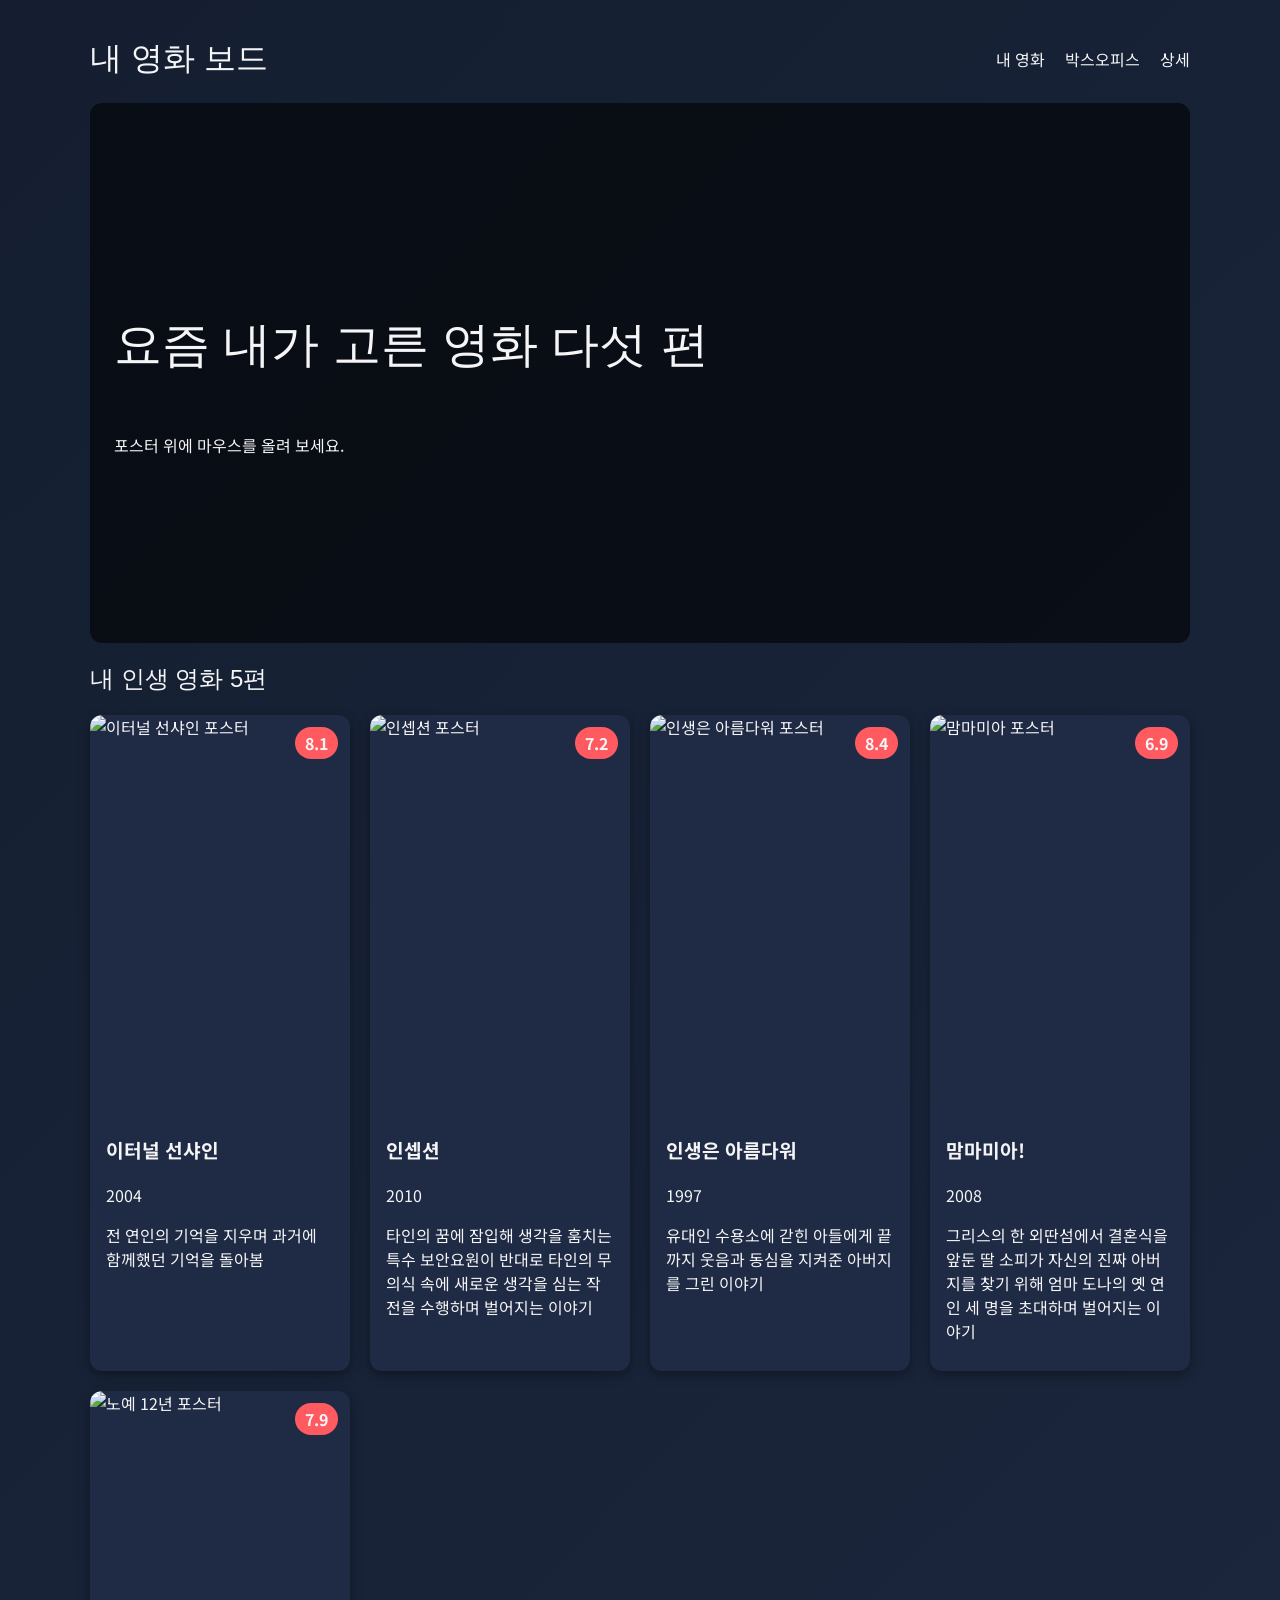
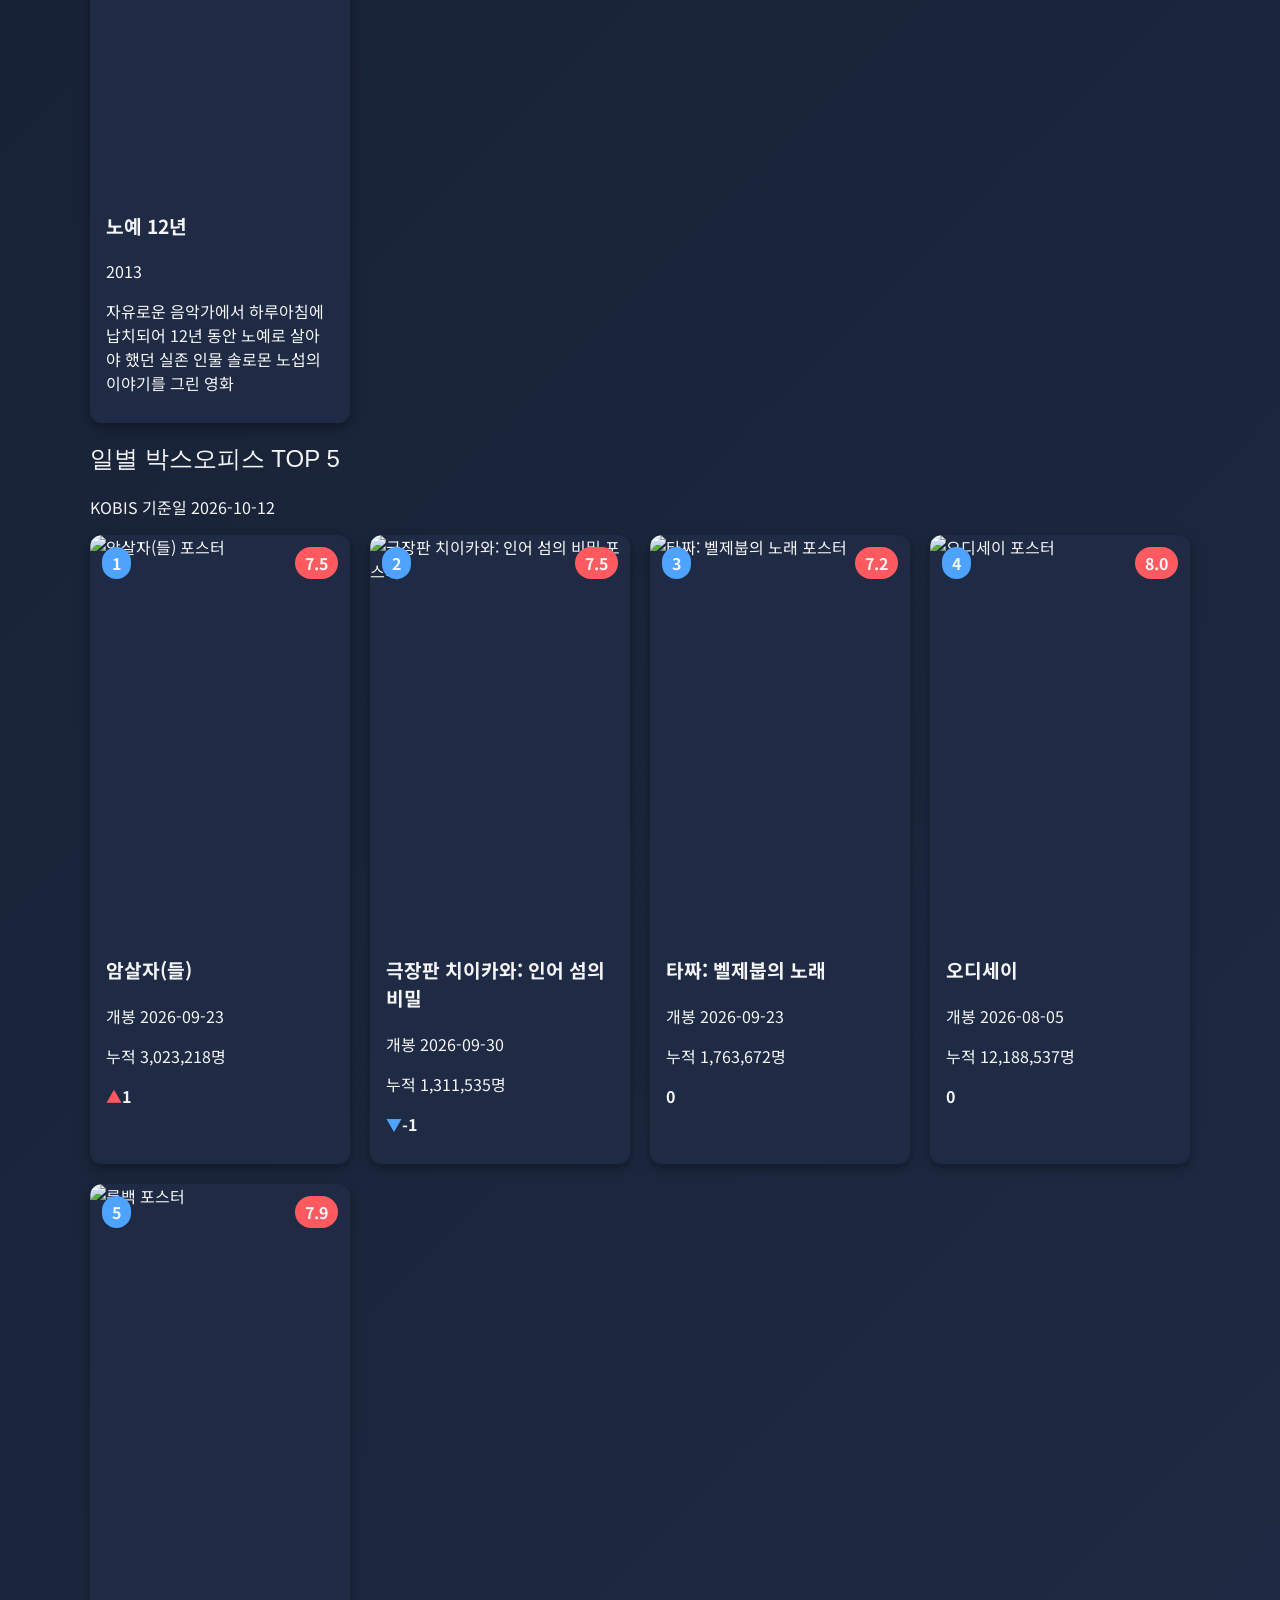
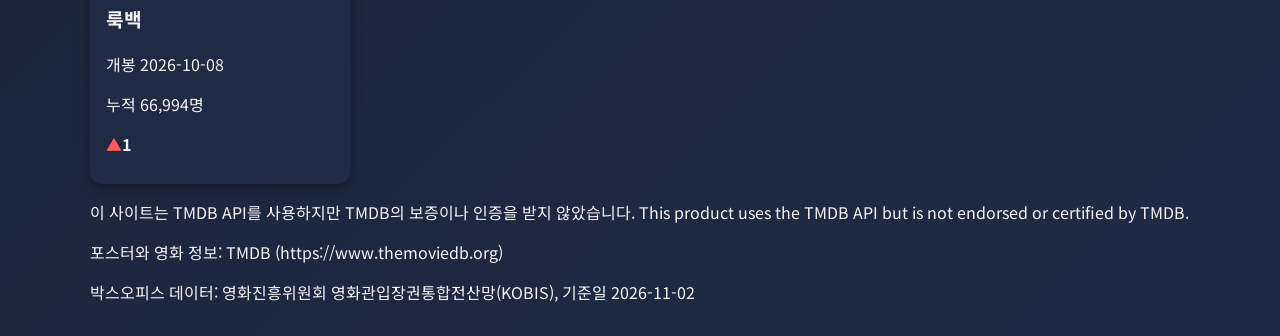
==== index.html @ b7d908f7 "hw1 제출" ====
<!DOCTYPE html>
<html lang="ko">

<head>
    <meta charset="UTF-8">
    <meta name="viewport" content="width=device-width, initial-scale=1.0">
    <title>내 영화 보드</title>

    <style>
        @import url('https://fonts.googleapis.com/css2?family=Noto+Sans+KR:wght@100..900&display=swap');
    </style>

    <link rel="stylesheet" href="style.css">
</head>

<body>
    <header class="top">
        <h1>내 영화 보드</h1>
        <nav>
            <ul>
                <li><a href="#mine">내 영화</a></li>
                <li><a href="#boxoffice">박스오피스</a></li>
                <li><a href="detail.html">상세</a></li>
            </ul>
        </nav>
    </header>

    <section class="hero">
        <h2>요즘 내가 고른 영화 다섯 편</h2>
        <p>포스터 위에 마우스를 올려 보세요.</p>
    </section>

    <main>
        <!-- 내가 고른 영화 5편 -->
        <section id="mine">
            <h2>내 인생 영화 5편</h2>

            <div class="board">

                <article class="card">
                    <img class="poster" src="https://image.tmdb.org/t/p/w342//jULvvUymAqM18gIDHbMRfKHbCSB.jpg" alt="이터널 선샤인 포스터">
                    <span class="badge">8.1</span>
                    <div class="info">
                        <h3>이터널 선샤인</h3>
                        <p class="year">2004</p>
                        <p class="overview">전 연인의 기억을 지우며 과거에 함께했던 기억을 돌아봄</p>
                    </div>
                </article>

                <article class="card">
                    <img class="poster" src="https://image.tmdb.org/t/p/w342//atSxEGstxXRoSKDQFBgqQ5lpGSt.jpg" alt="인셉션 포스터">
                    <span class="badge">7.2</span>
                    <div class="info">
                        <h3>인셉션</h3>
                        <p class="year">2010</p>
                        <p class="overview">타인의 꿈에 잠입해 생각을 훔치는 특수 보안요원이 반대로 타인의 무의식 속에 새로운 생각을 심는 작전을 수행하며 벌어지는 이야기</p>
                    </div>
                </article>

                <article class="card">
                    <img class="poster" src="https://image.tmdb.org/t/p/w342//iyQ8pmCpmnPrGtaHMfmSvQLv8Fy.jpg" alt="인생은 아름다워 포스터">
                    <span class="badge">8.4</span>
                    <div class="info">
                        <h3>인생은 아름다워</h3>
                        <p class="year">1997</p>
                        <p class="overview">유대인 수용소에 갇힌 아들에게 끝까지 웃음과 동심을 지켜준 아버지를 그린 이야기</p>
                    </div>
                </article>

                <article class="card">
                    <img class="poster" src="https://image.tmdb.org/t/p/w342//9fnWov6Mb7LJKA2dJLV9h1mcSnF.jpg" alt="맘마미아 포스터">
                    <span class="badge">6.9</span>
                    <div class="info">
                        <h3>맘마미아!</h3>
                        <p class="year">2008</p>
                        <p class="overview">그리스의 한 외딴섬에서 결혼식을 앞둔 딸 소피가 자신의 진짜 아버지를 찾기 위해 엄마 도나의 옛 연인 세 명을 초대하며 벌어지는 이야기</p>
                    </div>
                </article>

                <article class="card">
                    <img class="poster" src="https://image.tmdb.org/t/p/w342//netHzIutioPMJt6VePen3nXBBCR.jpg" alt="노예 12년 포스터">
                    <span class="badge">7.9</span>
                    <div class="info">
                        <h3>노예 12년</h3>
                        <p class="year">2013</p>
                        <p class="overview">자유로운 음악가에서 하루아침에 납치되어 12년 동안 노예로 살아야 했던 실존 인물 솔로몬 노섭의 이야기를 그린 영화</p>
                    </div>
                </article>

            </div>
        </section>

        <!-- 일별 박스오피스 TOP 5 -->
        <section id="boxoffice">
            <h2>일별 박스오피스 TOP 5</h2>

            <p class="basis">KOBIS 기준일 2026-10-12</p>

            <div class="board">

                <!-- 1위 -->
                <article class="card">
                    <img class="poster" src="https://image.tmdb.org/t/p/w342//c55ijsOdntj6P25vDwHLdgsBpmV.jpg" alt="암살자(들) 포스터">
                    <span class="rank">1</span>
                    <span class="badge">7.5</span>
                    <div class="info">
                        <h3>암살자(들)</h3>
                        <p class="year">개봉 2026-09-23</p>
                        <p class="audience">누적 3,023,218명</p>
                        <p class="change up">1</p>
                    </div>
                </article>

                <!-- 2위 -->
                <article class="card">
                    <img class="poster" src="https://image.tmdb.org/t/p/w342///5TMyytCI5Pfc9c1eNsljiCdiB05.jpg.jpg" alt="극장판 치이카와: 인어 섬의 비밀 포스터">
                    <span class="rank">2</span>
                    <span class="badge">7.5</span>
                    <div class="info">
                        <h3>극장판 치이카와: 인어 섬의 비밀</h3>
                        <p class="year">개봉 2026-09-30</p>
                        <p class="audience">누적 1,311,535명</p>
                        <p class="change down">-1</p>
                    </div>
                </article>

                <!-- 3위 -->
                <article class="card">
                    <img class="poster" src="https://image.tmdb.org/t/p/w342//ueigb5zra1tj6FTK9yhh2P33P9B.jpg" alt="타짜: 벨제붑의 노래 포스터">
                    <span class="rank">3</span>
                    <span class="badge">7.2</span>
                    <div class="info">
                        <h3>타짜: 벨제붑의 노래</h3>
                        <p class="year">개봉 2026-09-23</p>
                        <p class="audience">누적 1,763,672명</p>
                        <p class="change">0</p>
                    </div>
                </article>

                <!-- 4위 -->
                <article class="card">
                    <img class="poster" src="https://image.tmdb.org/t/p/w342//8ze9OcVuFiy94s6FFPvsn4oC2e1.jpg" alt="오디세이 포스터">
                    <span class="rank">4</span>
                    <span class="badge">8.0</span>
                    <div class="info">
                        <h3>오디세이</h3>
                        <p class="year">개봉 2026-08-05</p>
                        <p class="audience">누적 12,188,537명</p>
                        <p class="change">0</p>
                    </div>
                </article>

                <!-- 5위 -->
                <article class="card">
                    <img class="poster" src="https://image.tmdb.org/t/p/w342//mAfcD0lspaNlZDRrzT0fdWS5C01.jpg" alt="룩백 포스터">
                    <span class="rank">5</span>
                    <span class="badge">7.9</span>
                    <div class="info">
                        <h3>룩백</h3>
                        <p class="year">개봉 2026-10-08</p>
                        <p class="audience">누적 66,994명</p>
                        <p class="change up">1</p>
                    </div>
                </article>

            </div>
        </section>
    </main>

    <footer>
        <p>이 사이트는 TMDB API를 사용하지만 TMDB의 보증이나 인증을 받지 않았습니다.
            This product uses the TMDB API but is not endorsed or certified by TMDB.</p>

        <p>포스터와 영화 정보: TMDB (https://www.themoviedb.org)</p>

        <p>박스오피스 데이터: 영화진흥위원회 영화관입장권통합전산망(KOBIS), 기준일 2026-11-02</p>
    </footer>

</body>
</html>
---- style.css ----
:root {
    --bg: #141e30;
    --surface: #1f2b44;
    --text: #f5f5f7;
    --accent: #4da3ff;
    --warn: #ff5a5f;
    --font-title: "Black Han Sans", sans-serif;
    --font-body: "Noto Sans KR", sans-serif;
    --gap: 20px;

    --shadow: rgba(0, 0, 0, 0.36);
    --overlay: rgba(0, 0, 0, 0.6);
}

body {
    background: linear-gradient(135deg, var(--bg), var(--surface));
    min-height: 100vh;
    box-sizing: border-box;
    margin: 0;
    padding: 16px;
    color: var(--text);
    font-family: var(--font-body);
}

h1,
footer {
    color: var(--text);
}

h1,
h2 {
    font-family: var(--font-title);
    font-weight: normal;
}

.top,
main,
footer,
.hero {
    max-width: 1100px;
    margin-left: auto;
    margin-right: auto;
}

.card {
    border-radius: 12px;
    overflow: hidden;
    box-shadow: 0 4px 12px var(--shadow);
    background: var(--surface);
    position: relative;
    transition: transform 0.3s, box-shadow 0.3s;
    color: var(--text);
}

.card:hover {
    transform: translateY(-8px);
    box-shadow: 0 12px 32px var(--shadow);
}

.info {
    padding: 12px 16px;
}

.info h3 {
    font-size: 1.2rem;
}

.poster {
    width: 100%;
    display: block;
    aspect-ratio: 2 / 3;
    object-fit: cover;
}

.badge {
    position: absolute;
    top: 12px;
    right: 12px;
    background: var(--warn);
    color: var(--text);
    padding: 4px 10px;
    border-radius: 999px;
    font-weight: bold;
}

.rank {
    position: absolute;
    top: 12px;
    left: 12px;
    background: var(--accent);
    color: var(--text);
    padding: 4px 10px;
    border-radius: 999px;
    font-weight: bold;
}

.change {
    font-weight: bold;
}

.change.up::before {
    content: "▲";
    color: var(--warn);
}

.change.down::before {
    content: "▼";
    color: var(--accent);
}

.change.new::before {
    content: "NEW";
    color: var(--warn);
}

.card.no-poster .poster-fallback {
    aspect-ratio: 2 / 3;
    display: flex;
    align-items: center;
    justify-content: center;
    font-size: 5rem;
    font-family: var(--font-title);
    background: linear-gradient(135deg, var(--accent), var(--surface));
}

.top {
    display: flex;
    justify-content: space-between;
    align-items: center;
}

nav ul {
    display: flex;
    gap: 8px;
    list-style: none;
    margin: 0;
    padding: 0;
    flex-direction: column;
}

nav a {
    color: var(--text);
    text-decoration: none;
}

nav a:hover {
    color: var(--accent);
}

.board {
    display: grid;
    grid-template-columns: 1fr;
    gap: var(--gap);
}

.hero {
    background-image:
        linear-gradient(var(--overlay), var(--overlay)),
        url("https://image.tmdb.org/t/p/w1280//jK65srQczOKTpW62wPxwwKztGgE.jpg");
    background-size: cover;
    background-position: center;
    min-height: 40vh;
    padding: 24px;
    box-sizing: border-box;
    color: var(--text);
    border-radius: 12px;
    display: flex;
    flex-direction: column;
    justify-content: center;
}

.hero h2 {
    font-size: 2rem;
}

.basis {
    color: var(--text);
}

/* 상세 페이지 배경 */
.detail-page {
    background-image:
        linear-gradient(
            rgba(0, 0, 0, 0.75),
            rgba(0, 0, 0, 0.75)
        ),
        url("https://image.tmdb.org/t/p/w1280/rVOll8XOde5BuIF4tGO1q0pfngQ.jpg");

    background-size: cover;
    min-height: 100vh;
}

.detail {
    display: grid;
    grid-template-columns: 1fr;
    gap: var(--gap);
}

.detail img {
    width: 100%;
    border-radius: 12px;
}

.detail dl {
    margin: 0;
    background: var(--surface);
    padding: 20px;
    border-radius: 12px;
}

.detail dt {
    font-weight: bold;
    color: var(--accent);
    margin-top: 16px;
}

.detail dd {
    margin: 8px 0 16px;
    line-height: 1.8;
}

main > p a {
    color: var(--text);
    text-decoration: none;
}

main > p a:hover {
    color: var(--accent);
}

@media (min-width: 600px) {
    nav ul {
        flex-direction: row;
        gap: 20px;
    }

    .board {
        grid-template-columns: repeat(2, 1fr);
    }
}

@media (min-width: 1024px) {
    .board {
        grid-template-columns: repeat(4, 1fr);
    }

    .hero {
        min-height: 60vh;
    }

    .hero h2 {
        font-size: 3rem;
    }
}
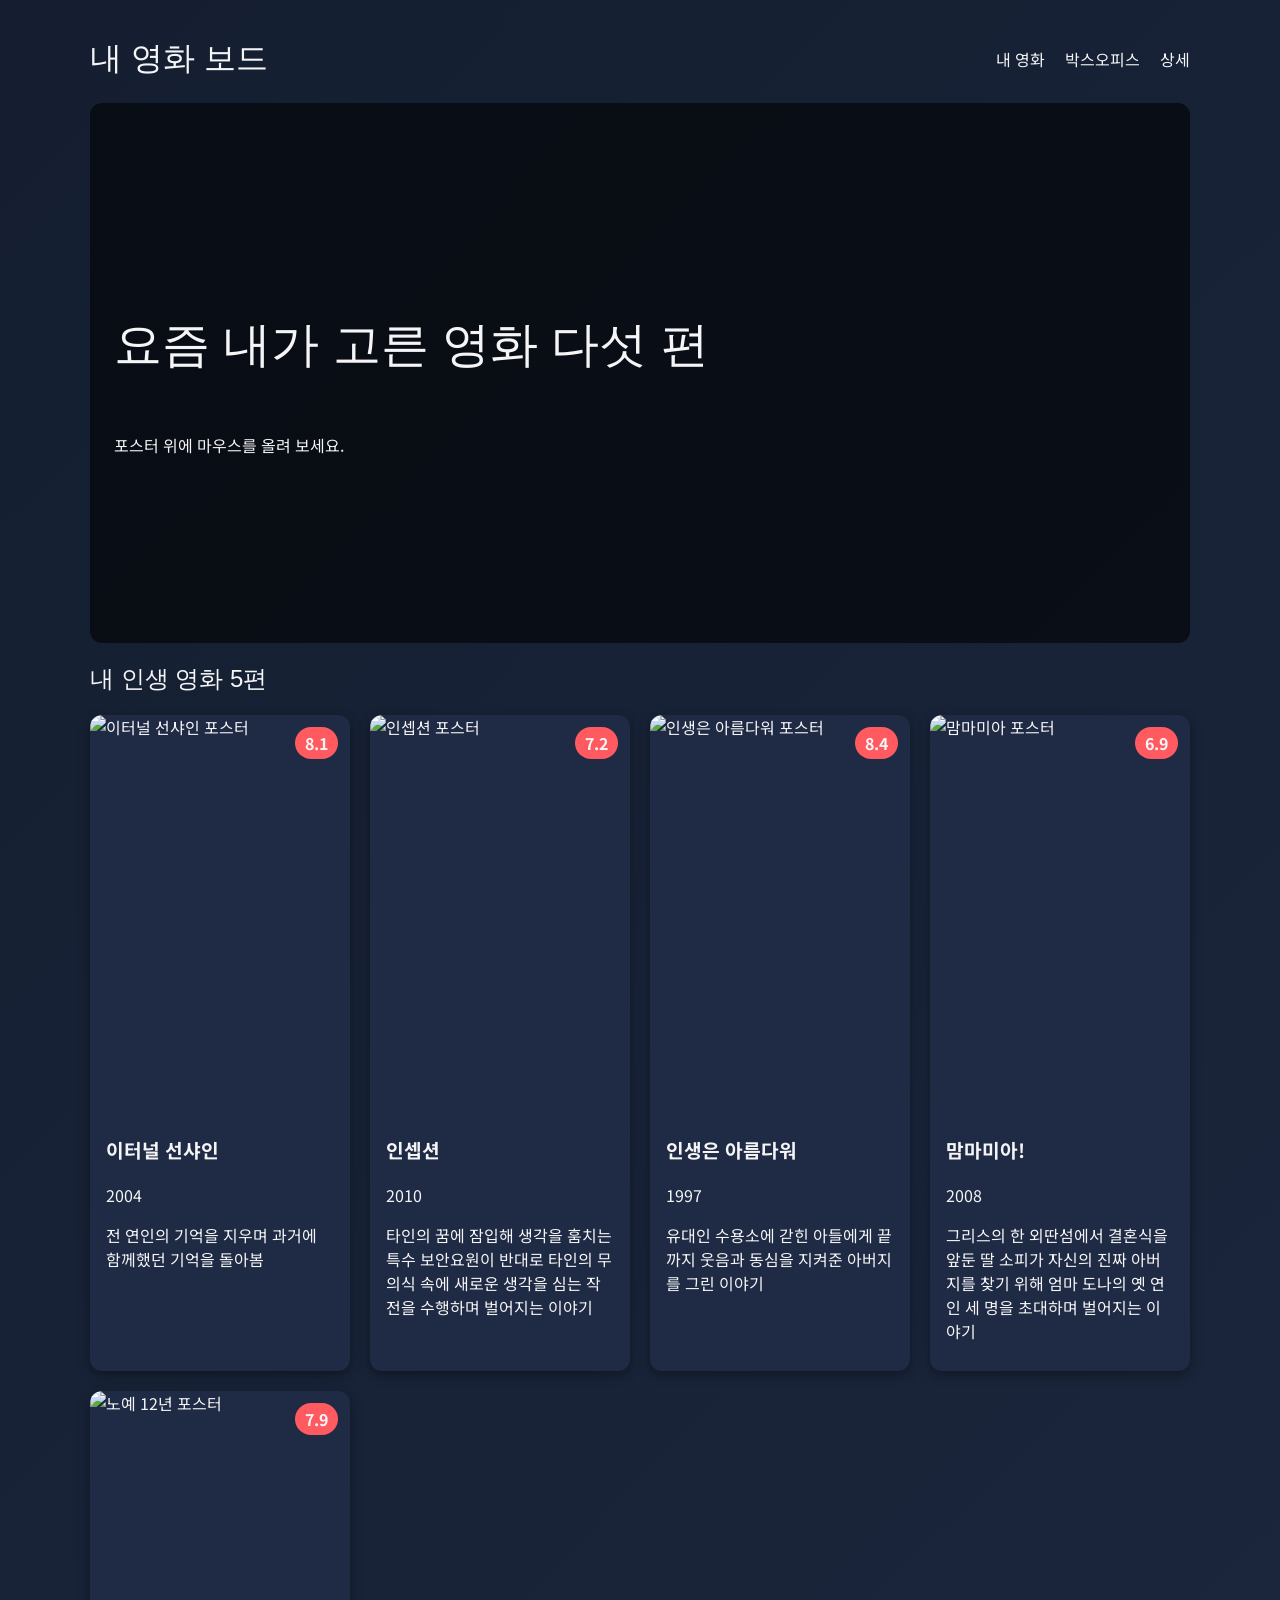
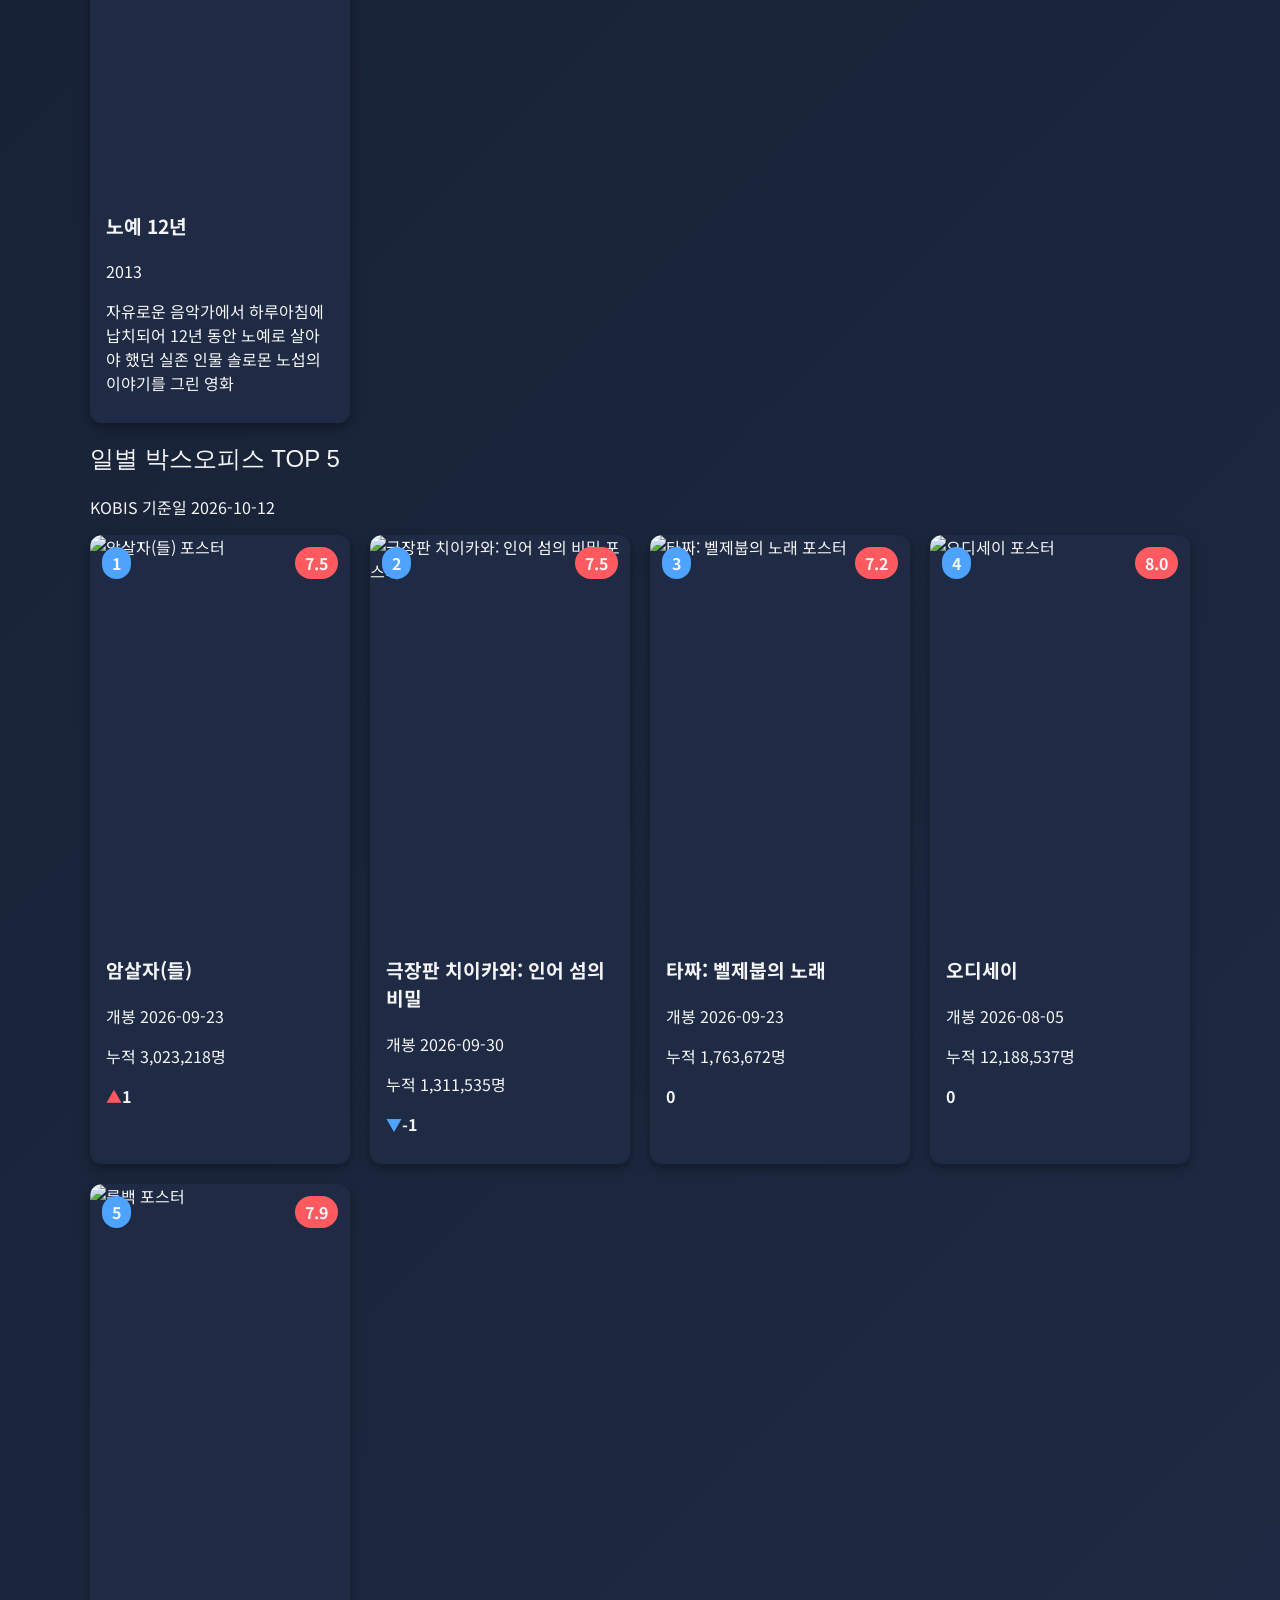
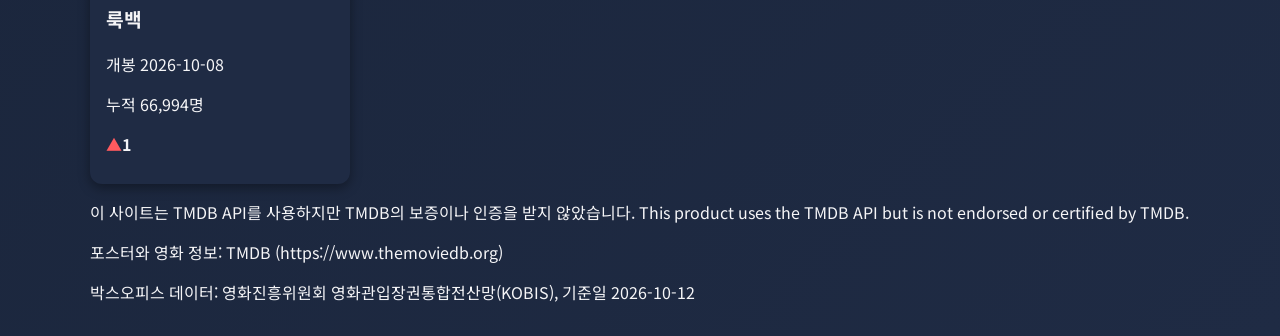
==== commit ab61fece: "Update index.html" ====
--- a/index.html
+++ b/index.html
@@ -174,7 +174,7 @@
 
         <p>포스터와 영화 정보: TMDB (https://www.themoviedb.org)</p>
 
-        <p>박스오피스 데이터: 영화진흥위원회 영화관입장권통합전산망(KOBIS), 기준일 2026-11-02</p>
+        <p>박스오피스 데이터: 영화진흥위원회 영화관입장권통합전산망(KOBIS), 기준일 2026-10-12</p>
     </footer>
 
 </body>
